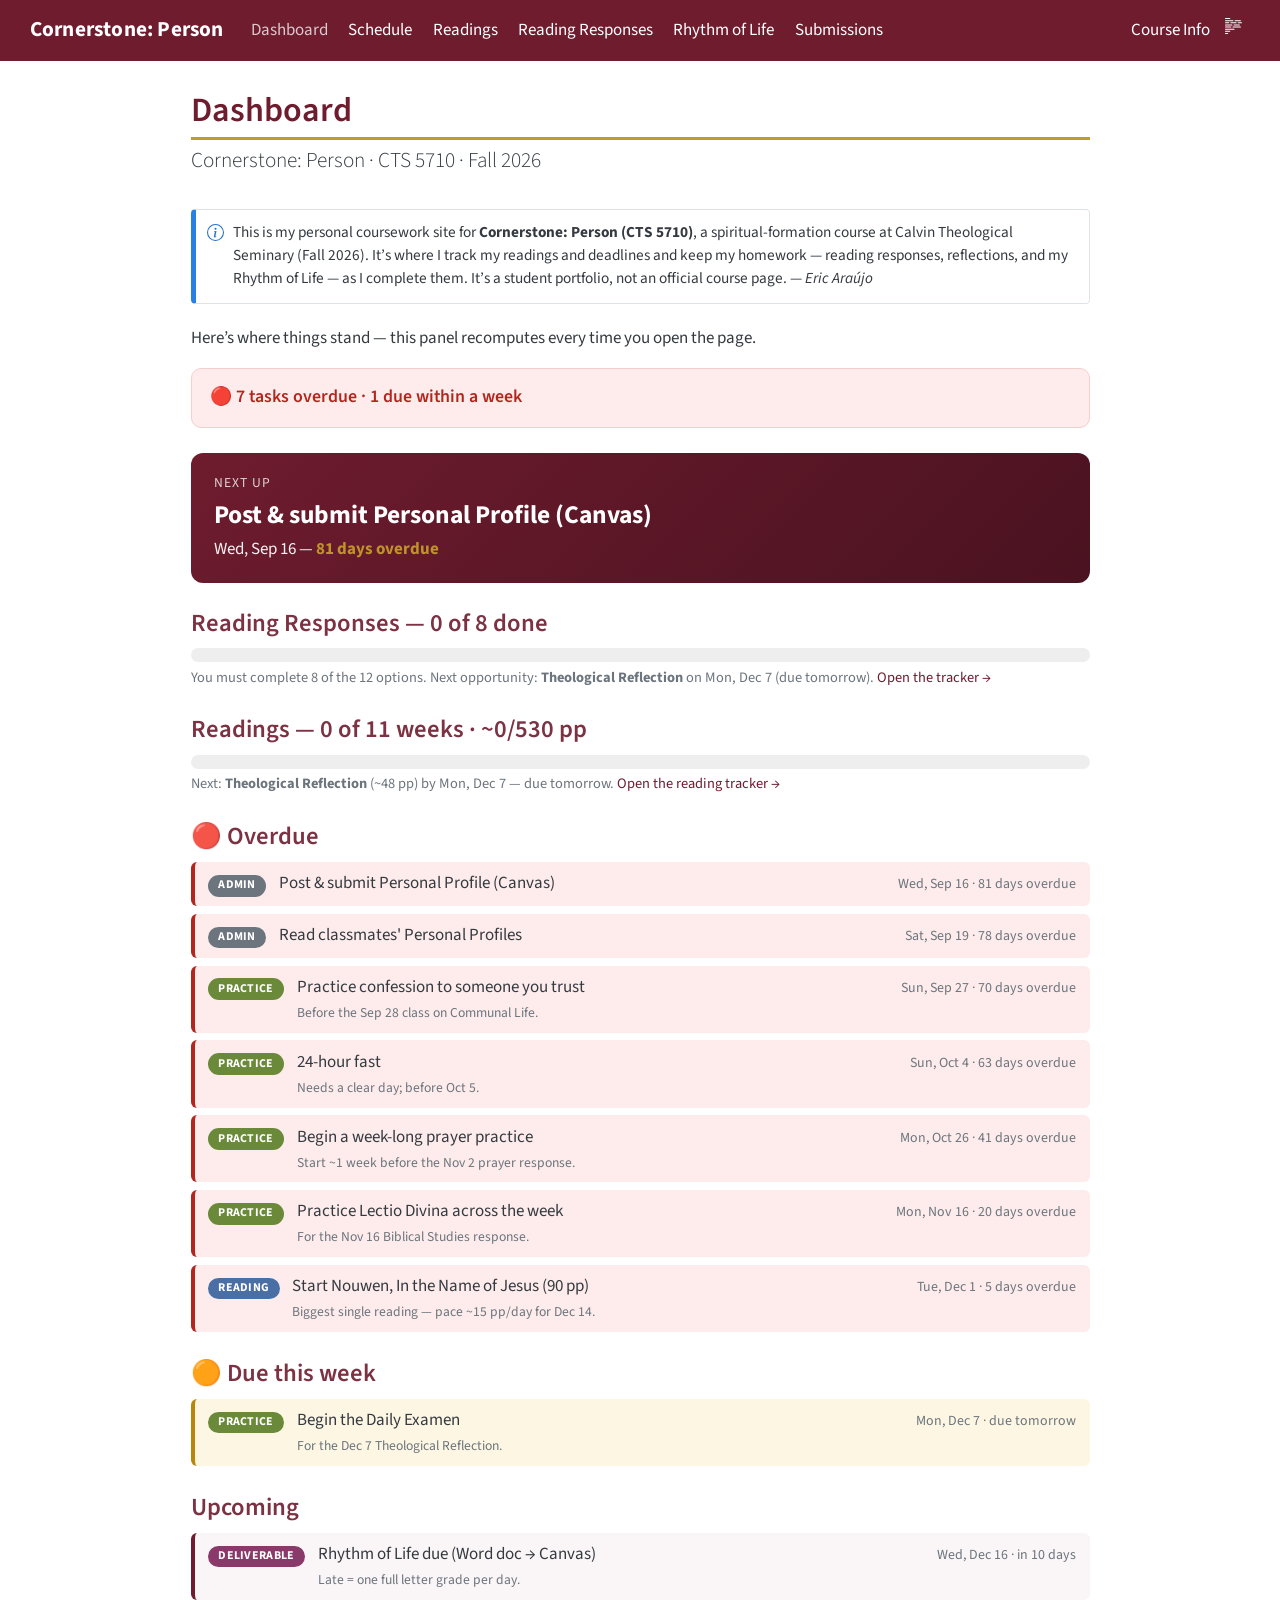
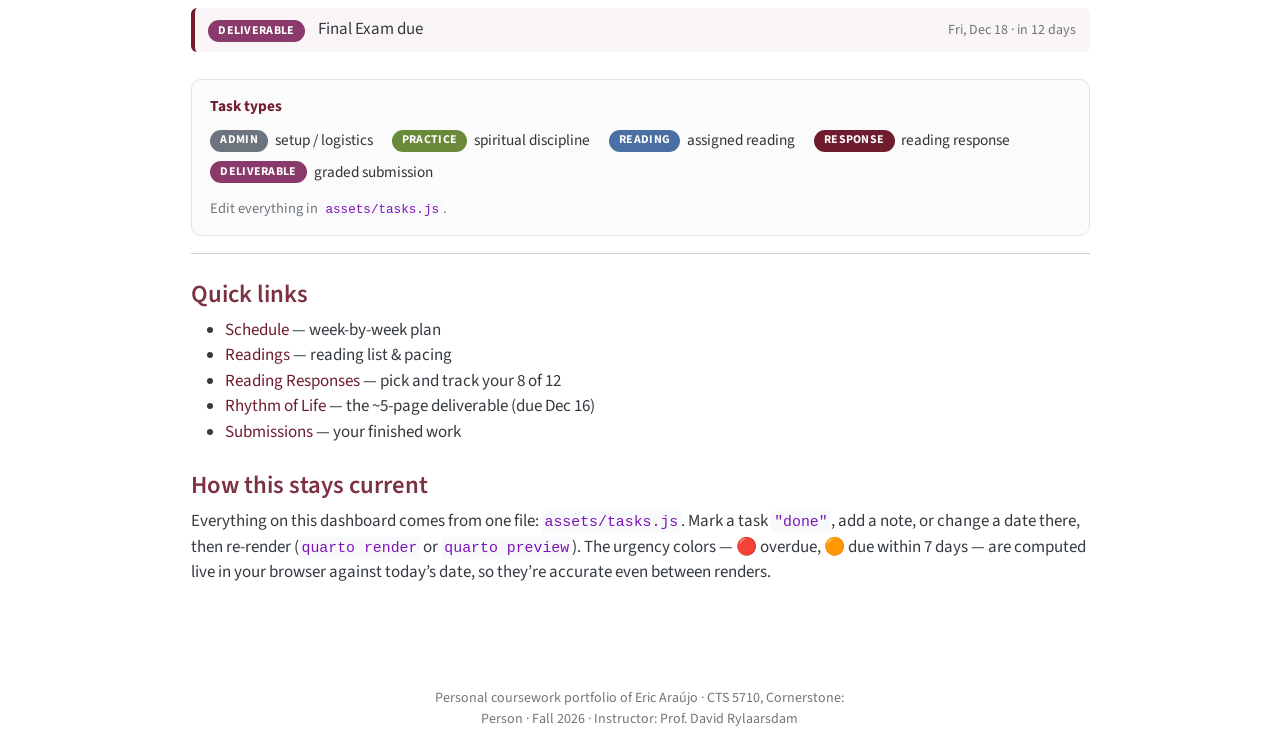
==== index.html @ 2eeb4d7b "Built site for gh-pages" ====
<!DOCTYPE html>
<html xmlns="http://www.w3.org/1999/xhtml" lang="en" xml:lang="en"><head>

<meta charset="utf-8">
<meta name="generator" content="quarto-1.7.32">

<meta name="viewport" content="width=device-width, initial-scale=1.0, user-scalable=yes">


<title>Dashboard – Cornerstone: Person</title>
<style>
code{white-space: pre-wrap;}
span.smallcaps{font-variant: small-caps;}
div.columns{display: flex; gap: min(4vw, 1.5em);}
div.column{flex: auto; overflow-x: auto;}
div.hanging-indent{margin-left: 1.5em; text-indent: -1.5em;}
ul.task-list{list-style: none;}
ul.task-list li input[type="checkbox"] {
  width: 0.8em;
  margin: 0 0.8em 0.2em -1em; /* quarto-specific, see https://github.com/quarto-dev/quarto-cli/issues/4556 */ 
  vertical-align: middle;
}
</style>


<script src="site_libs/quarto-nav/quarto-nav.js"></script>
<script src="site_libs/quarto-nav/headroom.min.js"></script>
<script src="site_libs/clipboard/clipboard.min.js"></script>
<script src="site_libs/quarto-search/autocomplete.umd.js"></script>
<script src="site_libs/quarto-search/fuse.min.js"></script>
<script src="site_libs/quarto-search/quarto-search.js"></script>
<meta name="quarto:offset" content="./">
<script src="site_libs/quarto-html/quarto.js" type="module"></script>
<script src="site_libs/quarto-html/tabsets/tabsets.js" type="module"></script>
<script src="site_libs/quarto-html/popper.min.js"></script>
<script src="site_libs/quarto-html/tippy.umd.min.js"></script>
<script src="site_libs/quarto-html/anchor.min.js"></script>
<link href="site_libs/quarto-html/tippy.css" rel="stylesheet">
<link href="site_libs/quarto-html/quarto-syntax-highlighting-37eea08aefeeee20ff55810ff984fec1.css" rel="stylesheet" id="quarto-text-highlighting-styles">
<script src="site_libs/bootstrap/bootstrap.min.js"></script>
<link href="site_libs/bootstrap/bootstrap-icons.css" rel="stylesheet">
<link href="site_libs/bootstrap/bootstrap-2d3a0f415255d2bf2b4d87ffb7f6a00f.min.css" rel="stylesheet" append-hash="true" id="quarto-bootstrap" data-mode="light">
<script id="quarto-search-options" type="application/json">{
  "location": "navbar",
  "copy-button": false,
  "collapse-after": 3,
  "panel-placement": "end",
  "type": "overlay",
  "limit": 50,
  "keyboard-shortcut": [
    "f",
    "/",
    "s"
  ],
  "show-item-context": false,
  "language": {
    "search-no-results-text": "No results",
    "search-matching-documents-text": "matching documents",
    "search-copy-link-title": "Copy link to search",
    "search-hide-matches-text": "Hide additional matches",
    "search-more-match-text": "more match in this document",
    "search-more-matches-text": "more matches in this document",
    "search-clear-button-title": "Clear",
    "search-text-placeholder": "",
    "search-detached-cancel-button-title": "Cancel",
    "search-submit-button-title": "Submit",
    "search-label": "Search"
  }
}</script>
<script>
/* =====================================================================
   Cornerstone: Person — task data + live dashboard
   ---------------------------------------------------------------------
   THIS IS YOUR SINGLE SOURCE OF TRUTH. Edit the TASKS array below.

   Each task:
     id     : unique short string
     title  : what it is (can include a Quarto link path)
     type   : "reading" | "response" | "practice" | "deliverable" | "admin"
     due    : "YYYY-MM-DD"  (deadline; responses/practices due at class time)
     status : "todo"     -> a committed task; shows in warnings
              "optional" -> a Reading Response option (you pick 8 of 12);
                            lives in the tracker, doesn't nag you
              "done"     -> finished; struck through, counts toward progress
     link   : (optional) URL/path, e.g. "submissions/rr1.qmd"
     note   : (optional) short reminder text
   ===================================================================== */
window.TASKS = [
  // --- Admin / start of term ---
  { id:"profile-submit", title:"Post & submit Personal Profile (Canvas)", type:"admin", due:"2026-09-16", status:"todo" },
  { id:"profile-read",   title:"Read classmates' Personal Profiles", type:"admin", due:"2026-09-19", status:"todo" },

  // --- Practices (start before the class that discusses them) ---
  { id:"prac-confession", title:"Practice confession to someone you trust", type:"practice", due:"2026-09-27", status:"todo", note:"Before the Sep 28 class on Communal Life." },
  { id:"prac-fast",       title:"24-hour fast", type:"practice", due:"2026-10-04", status:"todo", note:"Needs a clear day; before Oct 5." },
  { id:"prac-prayer-start", title:"Begin a week-long prayer practice", type:"practice", due:"2026-10-26", status:"todo", note:"Start ~1 week before the Nov 2 prayer response." },
  { id:"prac-lectio",     title:"Practice Lectio Divina across the week", type:"practice", due:"2026-11-16", status:"todo", note:"For the Nov 16 Biblical Studies response." },
  { id:"prac-examen",     title:"Begin the Daily Examen", type:"practice", due:"2026-12-07", status:"todo", note:"For the Dec 7 Theological Reflection." },
  { id:"read-nouwen",     title:"Start Nouwen, In the Name of Jesus (90 pp)", type:"reading", due:"2026-12-01", status:"todo", note:"Biggest single reading — pace ~15 pp/day for Dec 14." },

  // --- Reading Responses: choose 8 of these 12 (status "optional") ---
  { id:"rr1",  title:"RR — Dying & Rising", type:"response", due:"2026-09-21", status:"optional" },
  { id:"rr2",  title:"RR — Communal Life", type:"response", due:"2026-09-28", status:"optional" },
  { id:"rr3",  title:"RR — Silence, Solitude & Fasting", type:"response", due:"2026-10-05", status:"optional" },
  { id:"rr4",  title:"RR — Chastity, Simplicity, Generosity", type:"response", due:"2026-10-26", status:"optional" },
  { id:"rr5",  title:"RR — Prayer & Dark Nights", type:"response", due:"2026-11-02", status:"optional" },
  { id:"rr6",  title:"RR — Sabbath, Justice, Suffering", type:"response", due:"2026-11-09", status:"optional" },
  { id:"rr7",  title:"RR — Biblical Studies (Lectio)", type:"response", due:"2026-11-16", status:"optional" },
  { id:"rr8",  title:"RR — Gratitude (Thanksgiving)", type:"response", due:"2026-11-23", status:"optional" },
  { id:"rr9",  title:"RR — Theological Studies", type:"response", due:"2026-11-30", status:"optional" },
  { id:"rr10", title:"RR — Theological Reflection", type:"response", due:"2026-12-07", status:"optional" },
  { id:"rr11", title:"RR — Teachableness / Nouwen & Bill", type:"response", due:"2026-12-14", status:"optional" },
  { id:"rr12", title:"RR — 'Person in 20 years' (1 page)", type:"response", due:"2026-12-14", status:"optional" },

  // --- Deliverables ---
  { id:"rhythm", title:"Rhythm of Life due (Word doc → Canvas)", type:"deliverable", due:"2026-12-16", status:"todo", note:"Late = one full letter grade per day." },
  { id:"final",  title:"Final Exam due", type:"deliverable", due:"2026-12-18", status:"todo" }
];

/* ---------------------------------------------------------------------
   READINGS TRACKER — one row per class week that has reading.
   Set status:"done" when you've finished that week's reading.
   pages are my estimates from the assigned ranges (guides, not exact).
   --------------------------------------------------------------------- */
window.READINGS = [
  { week:"Sep 21", topic:"Dying & Rising", pages:45, due:"2026-09-21", status:"todo", items:[
    { who:"James K.A. Smith", what:"You Are What You Love, ch. 1", pages:"pp. 1–25" },
    { who:"Dallas Willard", what:"“Spiritual Formation as a Part of Salvation”", pages:"" },
    { who:"Eugene Peterson", what:"“On Pentecostals, Poets, and Professors” (Subversive Spirituality)", pages:"pp. 245–249, 252–256" }
  ]},
  { week:"Sep 28", topic:"Communal Life", pages:75, due:"2026-09-28", status:"todo", items:[
    { who:"Dietrich Bonhoeffer", what:"Life Together", pages:"pp. 21–57, 66–89, 110–122" },
    { who:"John Ortberg", what:"“Your Hidden Curriculum” (Leadership, 2009)", pages:"" }
  ]},
  { week:"Oct 5", topic:"Silence, Solitude & Fasting", pages:40, due:"2026-10-05", status:"todo", items:[
    { who:"Kathleen Norris", what:"Amazing Grace: A Vocabulary of Faith", pages:"pp. 16–17" },
    { who:"Choose one", what:"Nouwen, The Way of the Heart (pp. 19–40) — OR — Sue Monk Kidd, Firstlight (pp. 160–168)", pages:"" },
    { who:"Len Vander Zee", what:"“Retreating into Real Life” (The Banner)", pages:"pp. 14–17" },
    { who:"Richard Foster", what:"Celebration of Discipline, ch. 4 (Fasting)", pages:"pp. 47–61" },
    { who:"Watch", what:"Tech-fasting video (youtube.com/watch?v=dRl8EIhrQjQ)", pages:"" }
  ]},
  { week:"Oct 26", topic:"Chastity, Simplicity, Generosity", pages:47, due:"2026-10-26", status:"todo", items:[
    { who:"Rebecca K. DeYoung", what:"Glittering Vices", pages:"pp. 159–179" },
    { who:"Mother Teresa", what:"No Greater Love", pages:"pp. 38–49" },
    { who:"Richard Foster", what:"Celebration of Discipline (Simplicity)", pages:"pp. 79–95" }
  ]},
  { week:"Nov 2", topic:"Prayer & Dark Nights", pages:41, due:"2026-11-02", status:"todo", items:[
    { who:"Eugene Peterson", what:"“Praying by the Book” (Working the Angles)", pages:"pp. 30–43" },
    { who:"Marjorie Thompson", what:"“Communication and Communion with God” (Soul Feast)", pages:"pp. 33–55" },
    { who:"Brother Lawrence", what:"The Practice of the Presence of God (in Devotional Classics)", pages:"pp. 81–87" }
  ]},
  { week:"Nov 9", topic:"Sabbath, Justice, Suffering", pages:62, due:"2026-11-09", status:"todo", items:[
    { who:"Barbara Brown Taylor", what:"The Preaching Life", pages:"pp. 26–39" },
    { who:"Eugene Peterson", what:"Working the Angles", pages:"pp. 44–53" },
    { who:"Martin Luther King, Jr.", what:"Selections: “Nonviolence and Racial Justice,” “Letter from a Birmingham Jail,” “A Tough Mind and a Tender Heart,” “I See the Promised Land”", pages:"" }
  ]},
  { week:"Nov 16", topic:"Biblical Studies", pages:29, due:"2026-11-16", status:"todo", items:[
    { who:"Marjorie Thompson", what:"“Chewing the Bread of the Word” (Soul Feast)", pages:"pp. 19–31" },
    { who:"Athanasius", what:"Letter to Marcellinus (in On the Incarnation) — assigned pages only!", pages:"pp. 97–108, 114–119" }
  ]},
  { week:"Nov 23", topic:"Gratitude", pages:5, due:"2026-11-23", status:"todo", items:[
    { who:"—", what:"No assigned reading. Thanksgiving break: an opportunity to write a gratitude response.", pages:"" }
  ]},
  { week:"Nov 30", topic:"Theological Studies", pages:28, due:"2026-11-30", status:"todo", items:[
    { who:"Eugene Peterson", what:"“The Seminary as a Place of Spiritual Formation” (Subversive Spirituality)", pages:"pp. 54–60" },
    { who:"Robert L. Wilken", what:"“Finding God and Seeking God” (The Spirit of Early Christian Thought)", pages:"pp. 106–109" },
    { who:"Diogenes Allen", what:"“Christian Doctrine and the Spiritual Life” (Spiritual Theology)", pages:"pp. 152–158" },
    { who:"Ellen Charry", what:"“John Calvin” (By the Renewing of Your Minds)", pages:"pp. 199, 201–205, 210–217" }
  ]},
  { week:"Dec 7", topic:"Theological Reflection", pages:48, due:"2026-12-07", status:"todo", items:[
    { who:"David Rylaarsdam", what:"“Theological Reflection in Augustine’s Confessions” (For God So Loved the World)", pages:"pp. 199–209" },
    { who:"Augustine", what:"Confessions, Book 1 OR Book 8", pages:"pp. 14–33 or 137–157" },
    { who:"Sue Monk Kidd", what:"Firstlight", pages:"pp. 95–113" },
    { who:"Read or watch", what:"“Daily Examen” — OR — the Examen video (ignatianspirituality.com)", pages:"" }
  ]},
  { week:"Dec 14", topic:"Life-Long Formation", pages:110, due:"2026-12-14", status:"todo", items:[
    { who:"David Rylaarsdam", what:"“A Teachable Teacher: Docilitas and the Vocation of John Calvin” (Marginal Resistance)", pages:"pp. 165–180" },
    { who:"Henri Nouwen", what:"In the Name of Jesus — ⚠️ 90 pp, start early", pages:"pp. 11–101" },
    { who:"Eugene Peterson", what:"“Developing a ‘lived theology’ of the call” (interview)", pages:"" },
    { who:"Diana Butler Bass", what:"“Intentionality, Practice, and Vitality”", pages:"" }
  ]}
];

/* ---- Dashboard renderer (runs only where #task-dashboard exists) ---- */
(function () {
  function parseDate(s){ const [y,m,d]=s.split("-").map(Number); return new Date(y, m-1, d); }
  function today(){ const t=new Date(); return new Date(t.getFullYear(), t.getMonth(), t.getDate()); }
  function daysUntil(s){ return Math.round((parseDate(s)-today())/86400000); }
  function fmt(s){ return parseDate(s).toLocaleDateString(undefined,{weekday:"short",month:"short",day:"numeric"}); }
  function rel(n){ if(n<0) return `${-n} day${n===-1?"":"s"} overdue`; if(n===0) return "due today"; if(n===1) return "due tomorrow"; return `in ${n} days`; }

  function taskHTML(t, cls){
    const link = t.link ? `<a href="${t.link}">${t.title}</a>` : t.title;
    const note = t.note ? `<span class="note">${t.note}</span>` : "";
    return `<div class="task ${cls}">
      <span class="pill ${t.type}">${t.type}</span>
      <span class="body">${link}${note}</span>
      <span class="meta">${fmt(t.due)} · ${rel(daysUntil(t.due))}</span>
    </div>`;
  }

  function render(){
    const root = document.getElementById("task-dashboard");
    if(!root) return;
    const tasks = window.TASKS.slice();

    // Committed (todo) tasks drive the warnings
    const committed = tasks.filter(t=>t.status==="todo");
    const overdue  = committed.filter(t=>daysUntil(t.due)<0).sort((a,b)=>parseDate(a.due)-parseDate(b.due));
    const soon     = committed.filter(t=>{const d=daysUntil(t.due);return d>=0&&d<=7;}).sort((a,b)=>parseDate(a.due)-parseDate(b.due));
    const upcoming = committed.filter(t=>daysUntil(t.due)>7).sort((a,b)=>parseDate(a.due)-parseDate(b.due));
    const done     = tasks.filter(t=>t.status==="done").sort((a,b)=>parseDate(b.due)-parseDate(a.due));

    // Banner
    let banner="", bclass="ok";
    if(overdue.length){ bclass="alert"; banner=`🔴 ${overdue.length} task${overdue.length>1?"s":""} overdue`+(soon.length?` · ${soon.length} due within a week`:""); }
    else if(soon.length){ bclass="warn"; banner=`🟠 ${soon.length} task${soon.length>1?"s":""} due within the next 7 days`; }
    else { banner="🟢 Nothing due in the next 7 days — nice work."; }

    // Hero: next committed deadline not done
    const next=[...overdue,...soon,...upcoming][0];
    const hero = next
      ? `<div class="dash-hero"><div class="label">Next up</div>
           <div class="title">${next.title}</div>
           <div class="when">${fmt(next.due)} — <b>${rel(daysUntil(next.due))}</b></div></div>`
      : `<div class="dash-hero"><div class="label">Next up</div><div class="title">All caught up 🎉</div></div>`;

    // Reading Response progress
    const responses = tasks.filter(t=>t.type==="response");
    const rrDone = responses.filter(t=>t.status==="done").length;
    const rrNext = responses.filter(t=>t.status!=="done" && daysUntil(t.due)>=0)
                            .sort((a,b)=>parseDate(a.due)-parseDate(b.due))[0];
    const pct = Math.min(100, Math.round(rrDone/8*100));
    const rrBlock = `
      <div class="task-group">
        <h3>Reading Responses — ${rrDone} of 8 done</h3>
        <div class="progress-wrap">
          <div class="progress-bar-outer"><div class="progress-bar-inner" style="width:${pct}%"></div></div>
          <div class="progress-label">You must complete 8 of the 12 options.${rrNext?` Next opportunity: <b>${rrNext.title.replace("RR — ","")}</b> on ${fmt(rrNext.due)} (${rel(daysUntil(rrNext.due))}).`:""} <a href="responses.html">Open the tracker →</a></div>
        </div>
      </div>`;

    // Reading progress
    const readings = (window.READINGS||[]);
    const rDone = readings.filter(r=>r.status==="done").length;
    const rPages = readings.reduce((s,r)=>s+r.pages,0);
    const rPagesDone = readings.filter(r=>r.status==="done").reduce((s,r)=>s+r.pages,0);
    const rNext = readings.filter(r=>r.status!=="done" && daysUntil(r.due)>=0)
                          .sort((a,b)=>parseDate(a.due)-parseDate(b.due))[0];
    const rPct = readings.length? Math.round(rDone/readings.length*100):0;
    const readBlock = `
      <div class="task-group">
        <h3>Readings — ${rDone} of ${readings.length} weeks · ~${rPagesDone}/${rPages} pp</h3>
        <div class="progress-wrap">
          <div class="progress-bar-outer"><div class="progress-bar-inner" style="width:${rPct}%"></div></div>
          <div class="progress-label">${rNext?`Next: <b>${rNext.topic}</b> (~${rNext.pages} pp) by ${fmt(rNext.due)} — ${rel(daysUntil(rNext.due))}.`:"All reading done 🎉"} <a href="readings.html">Open the reading tracker →</a></div>
        </div>
      </div>`;

    function group(title, arr, cls){
      if(!arr.length) return "";
      return `<div class="task-group"><h3>${title}</h3>${arr.map(t=>taskHTML(t,cls)).join("")}</div>`;
    }

    const legend = `
      <div class="type-legend">
        <span class="legend-title">Task types</span>
        <span class="legend-item"><span class="pill admin">admin</span> setup / logistics</span>
        <span class="legend-item"><span class="pill practice">practice</span> spiritual discipline</span>
        <span class="legend-item"><span class="pill reading">reading</span> assigned reading</span>
        <span class="legend-item"><span class="pill response">response</span> reading response</span>
        <span class="legend-item"><span class="pill deliverable">deliverable</span> graded submission</span>
        <span class="legend-note">Edit everything in <code>assets/tasks.js</code>.</span>
      </div>`;

    root.innerHTML =
      `<div id="dash-banner" class="${bclass}">${banner}</div>` +
      hero +
      rrBlock +
      readBlock +
      group("🔴 Overdue", overdue, "overdue") +
      group("🟠 Due this week", soon, "soon") +
      group("Upcoming", upcoming, "upcoming") +
      (done.length?`<details class="task-group"><summary><b>✅ Completed (${done.length})</b></summary>${done.map(t=>taskHTML(t,"done")).join("")}</details>`:"") +
      legend;
  }

  // Full reading tracker (for readings.qmd via #reading-tracker) — itemized per week
  function renderReadingTracker(){
    const root=document.getElementById("reading-tracker");
    if(!root||!window.READINGS) return;
    const cards=window.READINGS.map(r=>{
      const d=daysUntil(r.due); const done=r.status==="done";
      let cls="rc-upcoming",badge="upcoming";
      if(done){cls="rc-done";badge="✔ read";}
      else if(d<0){cls="rc-overdue";badge=rel(d);}
      else if(d<=7){cls="rc-soon";badge=rel(d);}
      else {badge=rel(d);}
      const items=(r.items||[]).map(it=>`
        <li>
          <span class="rl-who">${it.who}</span>
          <span class="rl-what">${it.what}</span>
          ${it.pages?`<span class="rl-pages">${it.pages}</span>`:""}
        </li>`).join("");
      return `<div class="reading-card ${cls}">
        <div class="reading-card-head">
          <span class="rc-check">${done?"✅":"☐"}</span>
          <span class="rc-week">${r.week}</span>
          <span class="rc-topic">${r.topic}</span>
          <span class="rc-meta">~${r.pages} pp · <b>${badge}</b></span>
        </div>
        <ul class="reading-list">${items}</ul>
      </div>`;
    }).join("");
    const total=window.READINGS.reduce((s,r)=>s+r.pages,0);
    const doneN=window.READINGS.filter(r=>r.status==="done").length;
    root.innerHTML=`
      <p class="progress-label">${doneN} of ${window.READINGS.length} weeks read · ~${total} pp total. Mark a week <code>"done"</code> in <code>assets/tasks.js</code> to check it off.</p>
      ${cards}`;
  }

  function boot(){ render(); renderReadingTracker(); }
  if(document.readyState==="loading") document.addEventListener("DOMContentLoaded", boot);
  else boot();
})();
</script>


<link rel="stylesheet" href="assets/dashboard-style.css">
</head>

<body class="nav-fixed fullcontent quarto-light">

<div id="quarto-search-results"></div>
  <header id="quarto-header" class="headroom fixed-top">
    <nav class="navbar navbar-expand-lg " data-bs-theme="dark">
      <div class="navbar-container container-fluid">
      <div class="navbar-brand-container mx-auto">
    <a class="navbar-brand" href="./index.html">
    <span class="navbar-title">Cornerstone: Person</span>
    </a>
  </div>
            <div id="quarto-search" class="" title="Search"></div>
          <button class="navbar-toggler" type="button" data-bs-toggle="collapse" data-bs-target="#navbarCollapse" aria-controls="navbarCollapse" role="menu" aria-expanded="false" aria-label="Toggle navigation" onclick="if (window.quartoToggleHeadroom) { window.quartoToggleHeadroom(); }">
  <span class="navbar-toggler-icon"></span>
</button>
          <div class="collapse navbar-collapse" id="navbarCollapse">
            <ul class="navbar-nav navbar-nav-scroll me-auto">
  <li class="nav-item">
    <a class="nav-link active" href="./index.html" aria-current="page"> 
<span class="menu-text">Dashboard</span></a>
  </li>  
  <li class="nav-item">
    <a class="nav-link" href="./schedule.html"> 
<span class="menu-text">Schedule</span></a>
  </li>  
  <li class="nav-item">
    <a class="nav-link" href="./readings.html"> 
<span class="menu-text">Readings</span></a>
  </li>  
  <li class="nav-item">
    <a class="nav-link" href="./responses.html"> 
<span class="menu-text">Reading Responses</span></a>
  </li>  
  <li class="nav-item">
    <a class="nav-link" href="./rhythm.html"> 
<span class="menu-text">Rhythm of Life</span></a>
  </li>  
  <li class="nav-item">
    <a class="nav-link" href="./submissions.html"> 
<span class="menu-text">Submissions</span></a>
  </li>  
</ul>
            <ul class="navbar-nav navbar-nav-scroll ms-auto">
  <li class="nav-item">
    <a class="nav-link" href="./about.html"> 
<span class="menu-text">Course Info</span></a>
  </li>  
</ul>
          </div> <!-- /navcollapse -->
            <div class="quarto-navbar-tools">
  <a href="" class="quarto-reader-toggle quarto-navigation-tool px-1" onclick="window.quartoToggleReader(); return false;" title="Toggle reader mode">
  <div class="quarto-reader-toggle-btn">
  <i class="bi"></i>
  </div>
</a>
</div>
      </div> <!-- /container-fluid -->
    </nav>
</header>
<!-- content -->
<div id="quarto-content" class="quarto-container page-columns page-rows-contents page-layout-article page-navbar">
<!-- sidebar -->
<!-- margin-sidebar -->
    
<!-- main -->
<main class="content" id="quarto-document-content">

<header id="title-block-header" class="quarto-title-block default">
<div class="quarto-title">
<h1 class="title">Dashboard</h1>
<p class="subtitle lead">Cornerstone: Person · CTS 5710 · Fall 2026</p>
</div>



<div class="quarto-title-meta">

    
  
    
  </div>
  


</header>


<div class="callout callout-style-simple callout-note">
<div class="callout-body d-flex">
<div class="callout-icon-container">
<i class="callout-icon"></i>
</div>
<div class="callout-body-container">
<p>This is my personal coursework site for <strong>Cornerstone: Person (CTS 5710)</strong>, a spiritual-formation course at Calvin Theological Seminary (Fall 2026). It’s where I track my readings and deadlines and keep my homework — reading responses, reflections, and my Rhythm of Life — as I complete them. It’s a student portfolio, not an official course page. — <em>Eric Araújo</em></p>
</div>
</div>
</div>
<p>Here’s where things stand — this panel recomputes every time you open the page.</p>
<div id="task-dashboard">
<p><em>Loading your tasks…</em></p>
</div>
<hr>
<section id="quick-links" class="level3">
<h3 class="anchored" data-anchor-id="quick-links">Quick links</h3>
<ul>
<li><a href="./schedule.html">Schedule</a> — week-by-week plan</li>
<li><a href="./readings.html">Readings</a> — reading list &amp; pacing</li>
<li><a href="./responses.html">Reading Responses</a> — pick and track your 8 of 12</li>
<li><a href="./rhythm.html">Rhythm of Life</a> — the ~5-page deliverable (due Dec 16)</li>
<li><a href="./submissions.html">Submissions</a> — your finished work</li>
</ul>
</section>
<section id="how-this-stays-current" class="level3">
<h3 class="anchored" data-anchor-id="how-this-stays-current">How this stays current</h3>
<p>Everything on this dashboard comes from one file: <strong><code>assets/tasks.js</code></strong>. Mark a task <code>"done"</code>, add a note, or change a date there, then re-render (<code>quarto render</code> or <code>quarto preview</code>). The urgency colors — 🔴 overdue, 🟠 due within 7 days — are computed live in your browser against today’s date, so they’re accurate even between renders.</p>


</section>

</main> <!-- /main -->
<script id="quarto-html-after-body" type="application/javascript">
  window.document.addEventListener("DOMContentLoaded", function (event) {
    const icon = "";
    const anchorJS = new window.AnchorJS();
    anchorJS.options = {
      placement: 'right',
      icon: icon
    };
    anchorJS.add('.anchored');
    const isCodeAnnotation = (el) => {
      for (const clz of el.classList) {
        if (clz.startsWith('code-annotation-')) {                     
          return true;
        }
      }
      return false;
    }
    const onCopySuccess = function(e) {
      // button target
      const button = e.trigger;
      // don't keep focus
      button.blur();
      // flash "checked"
      button.classList.add('code-copy-button-checked');
      var currentTitle = button.getAttribute("title");
      button.setAttribute("title", "Copied!");
      let tooltip;
      if (window.bootstrap) {
        button.setAttribute("data-bs-toggle", "tooltip");
        button.setAttribute("data-bs-placement", "left");
        button.setAttribute("data-bs-title", "Copied!");
        tooltip = new bootstrap.Tooltip(button, 
          { trigger: "manual", 
            customClass: "code-copy-button-tooltip",
            offset: [0, -8]});
        tooltip.show();    
      }
      setTimeout(function() {
        if (tooltip) {
          tooltip.hide();
          button.removeAttribute("data-bs-title");
          button.removeAttribute("data-bs-toggle");
          button.removeAttribute("data-bs-placement");
        }
        button.setAttribute("title", currentTitle);
        button.classList.remove('code-copy-button-checked');
      }, 1000);
      // clear code selection
      e.clearSelection();
    }
    const getTextToCopy = function(trigger) {
        const codeEl = trigger.previousElementSibling.cloneNode(true);
        for (const childEl of codeEl.children) {
          if (isCodeAnnotation(childEl)) {
            childEl.remove();
          }
        }
        return codeEl.innerText;
    }
    const clipboard = new window.ClipboardJS('.code-copy-button:not([data-in-quarto-modal])', {
      text: getTextToCopy
    });
    clipboard.on('success', onCopySuccess);
    if (window.document.getElementById('quarto-embedded-source-code-modal')) {
      const clipboardModal = new window.ClipboardJS('.code-copy-button[data-in-quarto-modal]', {
        text: getTextToCopy,
        container: window.document.getElementById('quarto-embedded-source-code-modal')
      });
      clipboardModal.on('success', onCopySuccess);
    }
      var localhostRegex = new RegExp(/^(?:http|https):\/\/localhost\:?[0-9]*\//);
      var mailtoRegex = new RegExp(/^mailto:/);
        var filterRegex = new RegExp('/' + window.location.host + '/');
      var isInternal = (href) => {
          return filterRegex.test(href) || localhostRegex.test(href) || mailtoRegex.test(href);
      }
      // Inspect non-navigation links and adorn them if external
     var links = window.document.querySelectorAll('a[href]:not(.nav-link):not(.navbar-brand):not(.toc-action):not(.sidebar-link):not(.sidebar-item-toggle):not(.pagination-link):not(.no-external):not([aria-hidden]):not(.dropdown-item):not(.quarto-navigation-tool):not(.about-link)');
      for (var i=0; i<links.length; i++) {
        const link = links[i];
        if (!isInternal(link.href)) {
          // undo the damage that might have been done by quarto-nav.js in the case of
          // links that we want to consider external
          if (link.dataset.originalHref !== undefined) {
            link.href = link.dataset.originalHref;
          }
        }
      }
    function tippyHover(el, contentFn, onTriggerFn, onUntriggerFn) {
      const config = {
        allowHTML: true,
        maxWidth: 500,
        delay: 100,
        arrow: false,
        appendTo: function(el) {
            return el.parentElement;
        },
        interactive: true,
        interactiveBorder: 10,
        theme: 'quarto',
        placement: 'bottom-start',
      };
      if (contentFn) {
        config.content = contentFn;
      }
      if (onTriggerFn) {
        config.onTrigger = onTriggerFn;
      }
      if (onUntriggerFn) {
        config.onUntrigger = onUntriggerFn;
      }
      window.tippy(el, config); 
    }
    const noterefs = window.document.querySelectorAll('a[role="doc-noteref"]');
    for (var i=0; i<noterefs.length; i++) {
      const ref = noterefs[i];
      tippyHover(ref, function() {
        // use id or data attribute instead here
        let href = ref.getAttribute('data-footnote-href') || ref.getAttribute('href');
        try { href = new URL(href).hash; } catch {}
        const id = href.replace(/^#\/?/, "");
        const note = window.document.getElementById(id);
        if (note) {
          return note.innerHTML;
        } else {
          return "";
        }
      });
    }
    const xrefs = window.document.querySelectorAll('a.quarto-xref');
    const processXRef = (id, note) => {
      // Strip column container classes
      const stripColumnClz = (el) => {
        el.classList.remove("page-full", "page-columns");
        if (el.children) {
          for (const child of el.children) {
            stripColumnClz(child);
          }
        }
      }
      stripColumnClz(note)
      if (id === null || id.startsWith('sec-')) {
        // Special case sections, only their first couple elements
        const container = document.createElement("div");
        if (note.children && note.children.length > 2) {
          container.appendChild(note.children[0].cloneNode(true));
          for (let i = 1; i < note.children.length; i++) {
            const child = note.children[i];
            if (child.tagName === "P" && child.innerText === "") {
              continue;
            } else {
              container.appendChild(child.cloneNode(true));
              break;
            }
          }
          if (window.Quarto?.typesetMath) {
            window.Quarto.typesetMath(container);
          }
          return container.innerHTML
        } else {
          if (window.Quarto?.typesetMath) {
            window.Quarto.typesetMath(note);
          }
          return note.innerHTML;
        }
      } else {
        // Remove any anchor links if they are present
        const anchorLink = note.querySelector('a.anchorjs-link');
        if (anchorLink) {
          anchorLink.remove();
        }
        if (window.Quarto?.typesetMath) {
          window.Quarto.typesetMath(note);
        }
        if (note.classList.contains("callout")) {
          return note.outerHTML;
        } else {
          return note.innerHTML;
        }
      }
    }
    for (var i=0; i<xrefs.length; i++) {
      const xref = xrefs[i];
      tippyHover(xref, undefined, function(instance) {
        instance.disable();
        let url = xref.getAttribute('href');
        let hash = undefined; 
        if (url.startsWith('#')) {
          hash = url;
        } else {
          try { hash = new URL(url).hash; } catch {}
        }
        if (hash) {
          const id = hash.replace(/^#\/?/, "");
          const note = window.document.getElementById(id);
          if (note !== null) {
            try {
              const html = processXRef(id, note.cloneNode(true));
              instance.setContent(html);
            } finally {
              instance.enable();
              instance.show();
            }
          } else {
            // See if we can fetch this
            fetch(url.split('#')[0])
            .then(res => res.text())
            .then(html => {
              const parser = new DOMParser();
              const htmlDoc = parser.parseFromString(html, "text/html");
              const note = htmlDoc.getElementById(id);
              if (note !== null) {
                const html = processXRef(id, note);
                instance.setContent(html);
              } 
            }).finally(() => {
              instance.enable();
              instance.show();
            });
          }
        } else {
          // See if we can fetch a full url (with no hash to target)
          // This is a special case and we should probably do some content thinning / targeting
          fetch(url)
          .then(res => res.text())
          .then(html => {
            const parser = new DOMParser();
            const htmlDoc = parser.parseFromString(html, "text/html");
            const note = htmlDoc.querySelector('main.content');
            if (note !== null) {
              // This should only happen for chapter cross references
              // (since there is no id in the URL)
              // remove the first header
              if (note.children.length > 0 && note.children[0].tagName === "HEADER") {
                note.children[0].remove();
              }
              const html = processXRef(null, note);
              instance.setContent(html);
            } 
          }).finally(() => {
            instance.enable();
            instance.show();
          });
        }
      }, function(instance) {
      });
    }
        let selectedAnnoteEl;
        const selectorForAnnotation = ( cell, annotation) => {
          let cellAttr = 'data-code-cell="' + cell + '"';
          let lineAttr = 'data-code-annotation="' +  annotation + '"';
          const selector = 'span[' + cellAttr + '][' + lineAttr + ']';
          return selector;
        }
        const selectCodeLines = (annoteEl) => {
          const doc = window.document;
          const targetCell = annoteEl.getAttribute("data-target-cell");
          const targetAnnotation = annoteEl.getAttribute("data-target-annotation");
          const annoteSpan = window.document.querySelector(selectorForAnnotation(targetCell, targetAnnotation));
          const lines = annoteSpan.getAttribute("data-code-lines").split(",");
          const lineIds = lines.map((line) => {
            return targetCell + "-" + line;
          })
          let top = null;
          let height = null;
          let parent = null;
          if (lineIds.length > 0) {
              //compute the position of the single el (top and bottom and make a div)
              const el = window.document.getElementById(lineIds[0]);
              top = el.offsetTop;
              height = el.offsetHeight;
              parent = el.parentElement.parentElement;
            if (lineIds.length > 1) {
              const lastEl = window.document.getElementById(lineIds[lineIds.length - 1]);
              const bottom = lastEl.offsetTop + lastEl.offsetHeight;
              height = bottom - top;
            }
            if (top !== null && height !== null && parent !== null) {
              // cook up a div (if necessary) and position it 
              let div = window.document.getElementById("code-annotation-line-highlight");
              if (div === null) {
                div = window.document.createElement("div");
                div.setAttribute("id", "code-annotation-line-highlight");
                div.style.position = 'absolute';
                parent.appendChild(div);
              }
              div.style.top = top - 2 + "px";
              div.style.height = height + 4 + "px";
              div.style.left = 0;
              let gutterDiv = window.document.getElementById("code-annotation-line-highlight-gutter");
              if (gutterDiv === null) {
                gutterDiv = window.document.createElement("div");
                gutterDiv.setAttribute("id", "code-annotation-line-highlight-gutter");
                gutterDiv.style.position = 'absolute';
                const codeCell = window.document.getElementById(targetCell);
                const gutter = codeCell.querySelector('.code-annotation-gutter');
                gutter.appendChild(gutterDiv);
              }
              gutterDiv.style.top = top - 2 + "px";
              gutterDiv.style.height = height + 4 + "px";
            }
            selectedAnnoteEl = annoteEl;
          }
        };
        const unselectCodeLines = () => {
          const elementsIds = ["code-annotation-line-highlight", "code-annotation-line-highlight-gutter"];
          elementsIds.forEach((elId) => {
            const div = window.document.getElementById(elId);
            if (div) {
              div.remove();
            }
          });
          selectedAnnoteEl = undefined;
        };
          // Handle positioning of the toggle
      window.addEventListener(
        "resize",
        throttle(() => {
          elRect = undefined;
          if (selectedAnnoteEl) {
            selectCodeLines(selectedAnnoteEl);
          }
        }, 10)
      );
      function throttle(fn, ms) {
      let throttle = false;
      let timer;
        return (...args) => {
          if(!throttle) { // first call gets through
              fn.apply(this, args);
              throttle = true;
          } else { // all the others get throttled
              if(timer) clearTimeout(timer); // cancel #2
              timer = setTimeout(() => {
                fn.apply(this, args);
                timer = throttle = false;
              }, ms);
          }
        };
      }
        // Attach click handler to the DT
        const annoteDls = window.document.querySelectorAll('dt[data-target-cell]');
        for (const annoteDlNode of annoteDls) {
          annoteDlNode.addEventListener('click', (event) => {
            const clickedEl = event.target;
            if (clickedEl !== selectedAnnoteEl) {
              unselectCodeLines();
              const activeEl = window.document.querySelector('dt[data-target-cell].code-annotation-active');
              if (activeEl) {
                activeEl.classList.remove('code-annotation-active');
              }
              selectCodeLines(clickedEl);
              clickedEl.classList.add('code-annotation-active');
            } else {
              // Unselect the line
              unselectCodeLines();
              clickedEl.classList.remove('code-annotation-active');
            }
          });
        }
    const findCites = (el) => {
      const parentEl = el.parentElement;
      if (parentEl) {
        const cites = parentEl.dataset.cites;
        if (cites) {
          return {
            el,
            cites: cites.split(' ')
          };
        } else {
          return findCites(el.parentElement)
        }
      } else {
        return undefined;
      }
    };
    var bibliorefs = window.document.querySelectorAll('a[role="doc-biblioref"]');
    for (var i=0; i<bibliorefs.length; i++) {
      const ref = bibliorefs[i];
      const citeInfo = findCites(ref);
      if (citeInfo) {
        tippyHover(citeInfo.el, function() {
          var popup = window.document.createElement('div');
          citeInfo.cites.forEach(function(cite) {
            var citeDiv = window.document.createElement('div');
            citeDiv.classList.add('hanging-indent');
            citeDiv.classList.add('csl-entry');
            var biblioDiv = window.document.getElementById('ref-' + cite);
            if (biblioDiv) {
              citeDiv.innerHTML = biblioDiv.innerHTML;
            }
            popup.appendChild(citeDiv);
          });
          return popup.innerHTML;
        });
      }
    }
  });
  </script>
</div> <!-- /content -->
<footer class="footer">
  <div class="nav-footer">
    <div class="nav-footer-left">
      &nbsp;
    </div>   
    <div class="nav-footer-center">
<p>Personal coursework portfolio of Eric Araújo · CTS 5710, Cornerstone: Person · Fall 2026 · Instructor: Prof.&nbsp;David Rylaarsdam</p>
</div>
    <div class="nav-footer-right">
      &nbsp;
    </div>
  </div>
</footer>




</body></html>
---- site_libs/quarto-html/tippy.css ----
.tippy-box[data-animation=fade][data-state=hidden]{opacity:0}[data-tippy-root]{max-width:calc(100vw - 10px)}.tippy-box{position:relative;background-color:#333;color:#fff;border-radius:4px;font-size:14px;line-height:1.4;white-space:normal;outline:0;transition-property:transform,visibility,opacity}.tippy-box[data-placement^=top]>.tippy-arrow{bottom:0}.tippy-box[data-placement^=top]>.tippy-arrow:before{bottom:-7px;left:0;border-width:8px 8px 0;border-top-color:initial;transform-origin:center top}.tippy-box[data-placement^=bottom]>.tippy-arrow{top:0}.tippy-box[data-placement^=bottom]>.tippy-arrow:before{top:-7px;left:0;border-width:0 8px 8px;border-bottom-color:initial;transform-origin:center bottom}.tippy-box[data-placement^=left]>.tippy-arrow{right:0}.tippy-box[data-placement^=left]>.tippy-arrow:before{border-width:8px 0 8px 8px;border-left-color:initial;right:-7px;transform-origin:center left}.tippy-box[data-placement^=right]>.tippy-arrow{left:0}.tippy-box[data-placement^=right]>.tippy-arrow:before{left:-7px;border-width:8px 8px 8px 0;border-right-color:initial;transform-origin:center right}.tippy-box[data-inertia][data-state=visible]{transition-timing-function:cubic-bezier(.54,1.5,.38,1.11)}.tippy-arrow{width:16px;height:16px;color:#333}.tippy-arrow:before{content:"";position:absolute;border-color:transparent;border-style:solid}.tippy-content{position:relative;padding:5px 9px;z-index:1}
---- site_libs/quarto-html/quarto-syntax-highlighting-37eea08aefeeee20ff55810ff984fec1.css ----
/* quarto syntax highlight colors */
:root {
  --quarto-hl-ot-color: #003B4F;
  --quarto-hl-at-color: #657422;
  --quarto-hl-ss-color: #20794D;
  --quarto-hl-an-color: #5E5E5E;
  --quarto-hl-fu-color: #4758AB;
  --quarto-hl-st-color: #20794D;
  --quarto-hl-cf-color: #003B4F;
  --quarto-hl-op-color: #5E5E5E;
  --quarto-hl-er-color: #AD0000;
  --quarto-hl-bn-color: #AD0000;
  --quarto-hl-al-color: #AD0000;
  --quarto-hl-va-color: #111111;
  --quarto-hl-bu-color: inherit;
  --quarto-hl-ex-color: inherit;
  --quarto-hl-pp-color: #AD0000;
  --quarto-hl-in-color: #5E5E5E;
  --quarto-hl-vs-color: #20794D;
  --quarto-hl-wa-color: #5E5E5E;
  --quarto-hl-do-color: #5E5E5E;
  --quarto-hl-im-color: #00769E;
  --quarto-hl-ch-color: #20794D;
  --quarto-hl-dt-color: #AD0000;
  --quarto-hl-fl-color: #AD0000;
  --quarto-hl-co-color: #5E5E5E;
  --quarto-hl-cv-color: #5E5E5E;
  --quarto-hl-cn-color: #8f5902;
  --quarto-hl-sc-color: #5E5E5E;
  --quarto-hl-dv-color: #AD0000;
  --quarto-hl-kw-color: #003B4F;
}

/* other quarto variables */
:root {
  --quarto-font-monospace: SFMono-Regular, Menlo, Monaco, Consolas, "Liberation Mono", "Courier New", monospace;
}

/* syntax highlight based on Pandoc's rules */
pre > code.sourceCode > span {
  color: #003B4F;
}

code.sourceCode > span {
  color: #003B4F;
}

div.sourceCode,
div.sourceCode pre.sourceCode {
  color: #003B4F;
}

/* Normal */
code span {
  color: #003B4F;
}

/* Alert */
code span.al {
  color: #AD0000;
  font-style: inherit;
}

/* Annotation */
code span.an {
  color: #5E5E5E;
  font-style: inherit;
}

/* Attribute */
code span.at {
  color: #657422;
  font-style: inherit;
}

/* BaseN */
code span.bn {
  color: #AD0000;
  font-style: inherit;
}

/* BuiltIn */
code span.bu {
  font-style: inherit;
}

/* ControlFlow */
code span.cf {
  color: #003B4F;
  font-weight: bold;
  font-style: inherit;
}

/* Char */
code span.ch {
  color: #20794D;
  font-style: inherit;
}

/* Constant */
code span.cn {
  color: #8f5902;
  font-style: inherit;
}

/* Comment */
code span.co {
  color: #5E5E5E;
  font-style: inherit;
}

/* CommentVar */
code span.cv {
  color: #5E5E5E;
  font-style: italic;
}

/* Documentation */
code span.do {
  color: #5E5E5E;
  font-style: italic;
}

/* DataType */
code span.dt {
  color: #AD0000;
  font-style: inherit;
}

/* DecVal */
code span.dv {
  color: #AD0000;
  font-style: inherit;
}

/* Error */
code span.er {
  color: #AD0000;
  font-style: inherit;
}

/* Extension */
code span.ex {
  font-style: inherit;
}

/* Float */
code span.fl {
  color: #AD0000;
  font-style: inherit;
}

/* Function */
code span.fu {
  color: #4758AB;
  font-style: inherit;
}

/* Import */
code span.im {
  color: #00769E;
  font-style: inherit;
}

/* Information */
code span.in {
  color: #5E5E5E;
  font-style: inherit;
}

/* Keyword */
code span.kw {
  color: #003B4F;
  font-weight: bold;
  font-style: inherit;
}

/* Operator */
code span.op {
  color: #5E5E5E;
  font-style: inherit;
}

/* Other */
code span.ot {
  color: #003B4F;
  font-style: inherit;
}

/* Preprocessor */
code span.pp {
  color: #AD0000;
  font-style: inherit;
}

/* SpecialChar */
code span.sc {
  color: #5E5E5E;
  font-style: inherit;
}

/* SpecialString */
code span.ss {
  color: #20794D;
  font-style: inherit;
}

/* String */
code span.st {
  color: #20794D;
  font-style: inherit;
}

/* Variable */
code span.va {
  color: #111111;
  font-style: inherit;
}

/* VerbatimString */
code span.vs {
  color: #20794D;
  font-style: inherit;
}

/* Warning */
code span.wa {
  color: #5E5E5E;
  font-style: italic;
}

.prevent-inlining {
  content: "</";
}

/*# sourceMappingURL=27d3d809615f7771493d095567f04340.css.map */
---- assets/dashboard-style.css ----
/* ---- Task dashboard styling ---- */
:root {
  --maroon: #6E1C2E;
  --gold: #C49A2C;
  --red: #b3261e;
  --amber: #b8860b;
  --green: #2e7d32;
  --grey: #6c757d;
}

#dash-banner {
  border-radius: 10px;
  padding: 0.9rem 1.1rem;
  margin: 0.5rem 0 1.5rem;
  font-size: 1.05rem;
  font-weight: 600;
  border: 1px solid transparent;
}
#dash-banner.ok    { background: #eef7ee; color: var(--green); border-color: #cfe8cf; }
#dash-banner.warn  { background: #fdf6e3; color: var(--amber); border-color: #f0e2b8; }
#dash-banner.alert { background: #fdeceb; color: var(--red);   border-color: #f5cfcc; }

.dash-hero {
  background: linear-gradient(135deg, var(--maroon), #4a1220);
  color: #fff;
  border-radius: 12px;
  padding: 1.2rem 1.4rem;
  margin-bottom: 1.5rem;
}
.dash-hero .label { font-size: 0.8rem; text-transform: uppercase; letter-spacing: 1px; opacity: 0.8; }
.dash-hero .title { font-size: 1.5rem; font-weight: 700; margin: 0.15rem 0; color: #fff; }
.dash-hero .when  { font-size: 1rem; opacity: 0.95; }
.dash-hero .when b { color: var(--gold); }

.task-group { margin-bottom: 1.6rem; }
.task-group h3 { margin-bottom: 0.6rem; }

.task {
  display: flex;
  align-items: baseline;
  gap: 0.75rem;
  padding: 0.55rem 0.8rem;
  border-left: 4px solid var(--grey);
  background: #fafafa;
  border-radius: 6px;
  margin-bottom: 0.45rem;
}
.pill {
  display: inline-block;
  font-size: 0.7rem;
  font-weight: 700;
  text-transform: uppercase;
  letter-spacing: 0.3px;
  padding: 0.15rem 0.6rem;
  border-radius: 999px;
  color: #fff !important;
  white-space: nowrap;
  line-height: 1.4;
}
.task .meta { font-size: 0.82rem; color: var(--grey); white-space: nowrap; }
.task .body { flex: 1; }
.task .body a { color: var(--maroon); font-weight: 600; }
.task .note { display:block; font-size: 0.8rem; color: var(--grey); margin-top: 0.15rem; }

.task.overdue  { border-left-color: var(--red);   background: #fdeceb; }
.task.soon     { border-left-color: var(--amber); background: #fdf6e3; }
.task.upcoming { border-left-color: var(--maroon); background: #faf5f6; }
.task.optional { border-left-color: var(--gold);  background: #fbf7ec; }
.task.done     { border-left-color: var(--green); background: #f1f7f1; opacity: 0.75; }
.task.done .body { text-decoration: line-through; }

.pill.reading    { background: #4a6fa5; }
.pill.response   { background: var(--maroon); }
.pill.practice   { background: #6a8a3a; }
.pill.deliverable{ background: #8a3a6a; }
.pill.admin      { background: var(--grey); }

/* Readable legend card */
.type-legend {
  margin-top: 1.5rem;
  padding: 0.9rem 1.1rem;
  background: #fbfbfb;
  border: 1px solid #e4e4e4;
  border-radius: 10px;
  display: flex;
  flex-wrap: wrap;
  gap: 0.5rem 1.1rem;
  align-items: center;
}
.type-legend .legend-title {
  font-weight: 700;
  color: var(--maroon);
  font-size: 0.9rem;
  width: 100%;
  margin-bottom: 0.15rem;
}
.type-legend .legend-item {
  font-size: 0.9rem;
  color: #333;
  display: inline-flex;
  align-items: center;
  gap: 0.4rem;
}
.type-legend .legend-item .pill { margin: 0; }
.type-legend .legend-note {
  width: 100%;
  font-size: 0.85rem;
  color: var(--grey);
  margin-top: 0.35rem;
}

/* Reading tracker — itemized cards */
.reading-card {
  border: 1px solid #e6e6e6;
  border-left: 5px solid var(--maroon);
  border-radius: 10px;
  margin-bottom: 1rem;
  overflow: hidden;
  background: #fff;
}
.reading-card.rc-overdue { border-left-color: var(--red); }
.reading-card.rc-soon    { border-left-color: var(--amber); }
.reading-card.rc-done    { border-left-color: var(--green); opacity: 0.82; }

.reading-card-head {
  display: flex;
  align-items: baseline;
  gap: 0.6rem;
  padding: 0.6rem 0.9rem;
  background: #faf6f2;
  border-bottom: 1px solid #eee;
  flex-wrap: wrap;
}
.reading-card.rc-done .reading-card-head { background: #f1f7f1; }
.rc-check { font-size: 1rem; }
.rc-week  { font-weight: 700; color: var(--maroon); min-width: 4.5rem; }
.rc-topic { font-weight: 600; color: #222; flex: 1; }
.rc-meta  { font-size: 0.85rem; color: var(--grey); white-space: nowrap; }

.reading-list { list-style: none; margin: 0; padding: 0.5rem 0.9rem 0.7rem; }
.reading-list li {
  padding: 0.4rem 0;
  border-bottom: 1px dotted #eee;
  display: flex;
  flex-wrap: wrap;
  align-items: baseline;
  gap: 0.15rem 0.6rem;
}
.reading-list li:last-child { border-bottom: none; }
.rl-who  { font-weight: 700; color: #333; min-width: 9rem; }
.rl-what { color: #333; flex: 1; min-width: 55%; }
.rl-pages {
  font-variant-numeric: tabular-nums;
  font-size: 0.85rem;
  font-weight: 600;
  color: var(--maroon);
  background: #f4ece9;
  padding: 0.05rem 0.5rem;
  border-radius: 6px;
  white-space: nowrap;
}
.reading-card.rc-done .rl-what { text-decoration: line-through; color: var(--grey); }

.progress-wrap { margin: 0.4rem 0 1.2rem; }
.progress-bar-outer { background:#eee; border-radius:999px; height:14px; overflow:hidden; }
.progress-bar-inner { background: var(--gold); height:100%; width:0; transition: width .4s; }
.progress-label { font-size:0.85rem; color: var(--grey); margin-top:0.25rem; }

/* ============ Week-by-week schedule cards ============ */
.wk {
  border: 1px solid #ebe6e2;
  border-radius: 10px;
  margin: 0 0 1rem;
  overflow: hidden;
  background: #fff;
}

.wk-head {
  display: flex;
  align-items: baseline;
  gap: 0.7rem;
  padding: 0.55rem 0.95rem;
  background: #f6f0ec;
  border-bottom: 1px solid #ece4de;
  border-left: 4px solid var(--maroon);
}
.wk-num {
  flex: 0 0 auto;
  min-width: 1.3rem;
  color: var(--maroon); font-weight: 800; font-size: 0.95rem;
}
.wk-headtext { flex: 1; display: flex; flex-direction: column; line-height: 1.25; }
.wk-date  { font-size: 0.72rem; text-transform: uppercase; letter-spacing: 1px; color: var(--grey); }
.wk-title { font-size: 1.02rem; font-weight: 700; color: #2b2b2b; }
.wk-tags { display: flex; flex-wrap: wrap; gap: 0.35rem; justify-content: flex-end; }

.tag {
  font-size: 0.68rem; font-weight: 600; letter-spacing: 0.2px;
  padding: 0.12rem 0.5rem; border-radius: 6px; white-space: nowrap;
  background: #efe7e2; color: #6b4650; border: 1px solid #e4d8d2;
}

.wk-body { padding: 0.85rem 1.05rem 0.95rem; }
.wk-body p { margin: 0 0 0.55rem; }
.wk-read { color: #2b2b2b; font-size: 0.95rem; }
.wk-read b { color: var(--maroon); }

.wk-callout {
  border-radius: 8px; padding: 0.5rem 0.75rem; margin: 0.45rem 0 0;
  font-size: 0.92rem; border-left: 4px solid var(--grey); background: #f7f7f7;
}
.wk-callout b { color: #222; }
.wk-practice { border-left-color: var(--green);  background: #f0f6ee; }
.wk-response { border-left-color: var(--maroon); background: #faf3f4; }
.wk-guest    { border-left-color: #4a6fa5;       background: #eef2f8; }
.wk-due      { border-left-color: var(--amber);  background: #fdf7e8; }
.wk-note     { border-left-color: var(--gold);   background: #fbf7ec; font-size:0.88rem; }

/* No-class weeks */
.wk-off { border-style: dashed; border-color: #ded8d2; background: #fbfaf9; }
.wk-off .wk-head { background: #f4f1ee; border-left-color: #cdbfb2; }
.wk-off .wk-num  { color: #b0a294; }
.wk-off .wk-title{ color: #6b5d52; font-weight: 600; }

/* Trailing deadline strip */
.deadline-strip { display: flex; flex-wrap: wrap; gap: 0.8rem; margin: 0.4rem 0 0.5rem; }
.deadline-card {
  flex: 1 1 220px; border: 1px solid #f0d9a8; border-left: 5px solid var(--amber);
  background: #fdf7e8; border-radius: 12px; padding: 0.7rem 0.9rem;
}
.deadline-card .dc-date { font-size: 0.72rem; text-transform: uppercase; letter-spacing: 1px; color: var(--amber); font-weight: 700; }
.deadline-card .dc-title { font-weight: 700; color: var(--maroon); display: block; margin-top: 0.1rem; }
.deadline-card .dc-note { font-size: 0.85rem; color: var(--grey); }

/* ============ At-a-glance schedule table ============ */
.glance-wrap {
  overflow-x: auto;
  border: 1px solid #ebe6e2;
  border-radius: 14px;
  box-shadow: 0 1px 3px rgba(0,0,0,0.05);
  margin: 0.4rem 0 0.6rem;
}
.glance-table { width: 100%; border-collapse: collapse; font-size: 0.9rem; min-width: 640px; }
.glance-table thead th {
  background: #f6f0ec;
  color: var(--maroon); text-align: left; font-weight: 700;
  padding: 0.55rem 0.8rem; font-size: 0.76rem; text-transform: uppercase; letter-spacing: 0.4px;
  border-bottom: 2px solid var(--gold);
}
.glance-table tbody td { padding: 0.55rem 0.8rem; border-bottom: 1px solid #f0eeeb; vertical-align: middle; }
.glance-table tbody tr:last-child td { border-bottom: none; }
.glance-table tbody tr.gt-class:hover td { background: #faf3f4; }
.glance-table tbody tr.gt-off td { background: #fbfaf9; color: var(--grey); }
.glance-table tbody tr.gt-off .gt-topic { font-style: italic; color: #8a7d72; }
.glance-table tbody tr.gt-deadline td { background: #fdf7e8; }

.gt-num { color: var(--maroon); font-weight: 800; font-size: 0.9rem; }
.gt-off .gt-num { color: #b0a294; }
.gt-deadline .gt-num { color: var(--amber); }
.gt-date { white-space: nowrap; font-weight: 600; color: #444; }
.gt-topic { font-weight: 600; color: #222; }
.gt-pages {
  font-variant-numeric: tabular-nums; font-size: 0.82rem; font-weight: 700;
  color: var(--maroon); background: #f4ece9; padding: 0.1rem 0.45rem; border-radius: 6px; white-space: nowrap;
}
.gt-pages.na { background: transparent; color: #bbb; font-weight: 400; }

.gt-tags { display: flex; flex-wrap: wrap; gap: 0.25rem; }
.gt-tag {
  font-size: 0.72rem; font-weight: 600; padding: 0.1rem 0.45rem; border-radius: 6px;
  white-space: nowrap; border: 1px solid transparent;
}
.gt-tag.t-practice { background: #eef3e6; color: #4d6a24; border-color: #dde7cf; }
.gt-tag.t-response { background: #f7edef; color: var(--maroon); border-color: #ecdce0; }
.gt-tag.t-guest    { background: #eaf0f7; color: #3a5a87; border-color: #d8e3f0; }
.gt-tag.t-admin    { background: #f0f0f0; color: #555; border-color: #e2e2e2; }
.gt-due { font-size: 0.84rem; color: #555; }
.gt-due b { color: var(--amber); }

.glance-legend { font-size: 0.82rem; color: var(--grey); margin: 0.5rem 0 0; }
.glance-legend .gt-tag { margin: 0 0.15rem; }

/* ============ Consistent styling for all Markdown tables ============ */
main table:not(.glance-table) {
  border-collapse: separate;
  border-spacing: 0;
  width: 100%;
  margin: 0.5rem 0 1.2rem;
  font-size: 0.92rem;
  border: 1px solid #ebe6e2;
  border-radius: 10px;
  overflow: hidden;
}
main table:not(.glance-table) thead th {
  background: #f6f0ec;
  color: var(--maroon);
  text-align: left;
  font-weight: 700;
  font-size: 0.76rem;
  text-transform: uppercase;
  letter-spacing: 0.4px;
  padding: 0.55rem 0.8rem;
  border-bottom: 2px solid var(--gold);
}
main table:not(.glance-table) tbody td,
main table:not(.glance-table) tfoot td {
  padding: 0.5rem 0.8rem;
  border-bottom: 1px solid #f0eeeb;
  vertical-align: top;
}
main table:not(.glance-table) tbody tr:last-child td { border-bottom: none; }
main table:not(.glance-table) tbody tr:hover td { background: #faf3f4; }
main table:not(.glance-table) tfoot td { background: #faf7f4; font-weight: 600; border-top: 1px solid #eee; }
main table:not(.glance-table) code { font-size: 0.85em; }
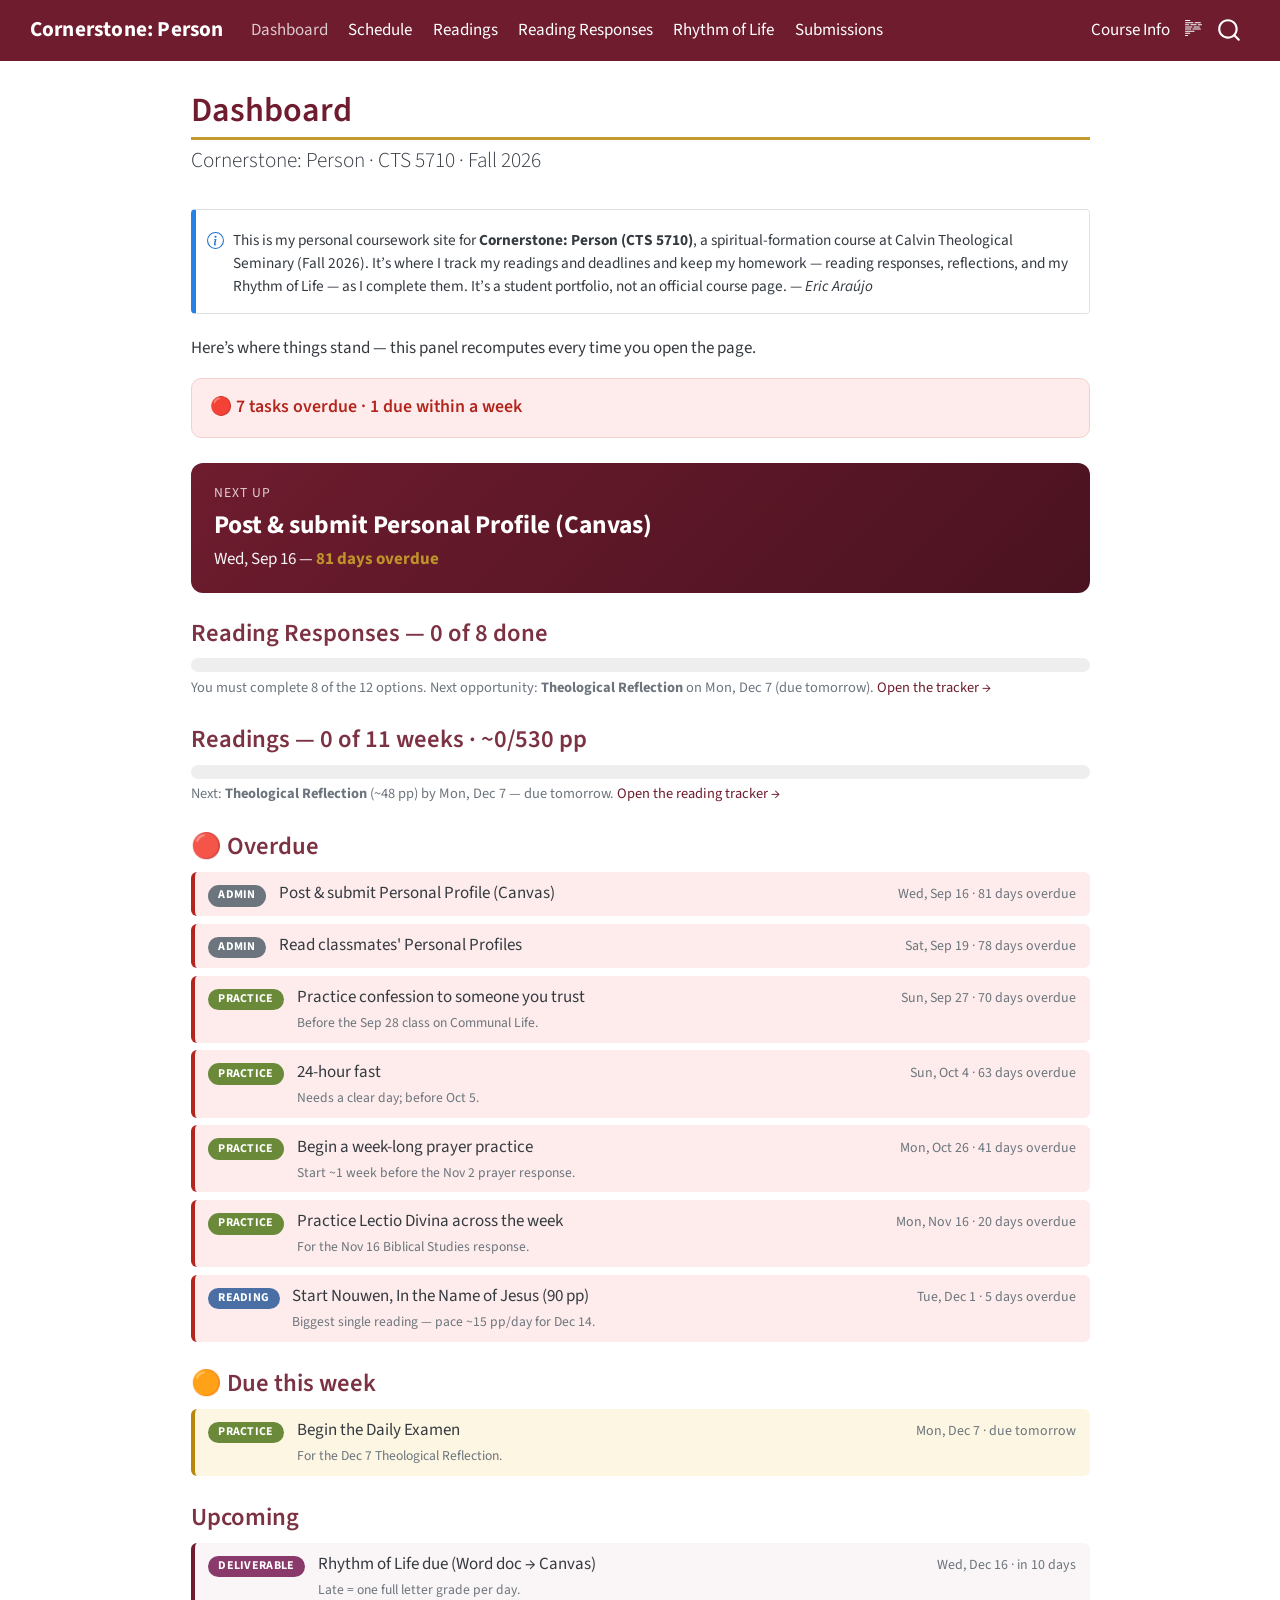
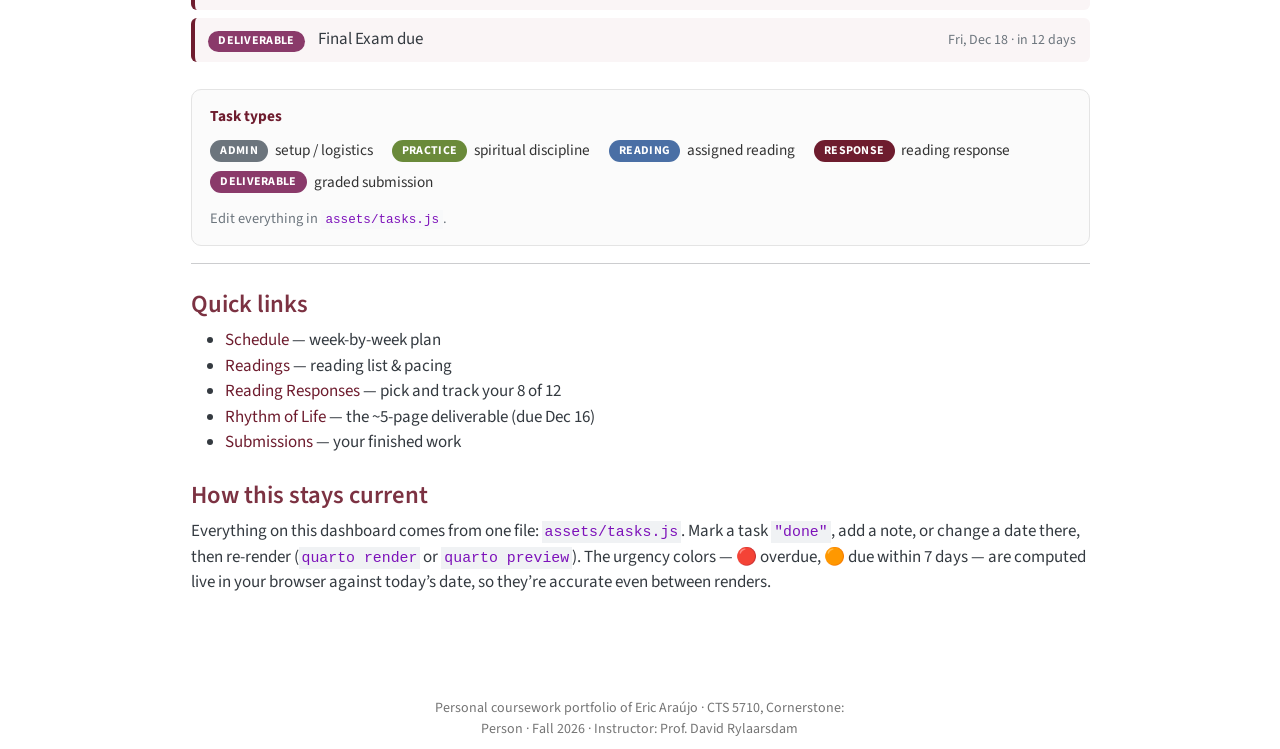
==== commit 5400c55c: "Built site for gh-pages" ====
--- a/index.html
+++ b/index.html
@@ -2,13 +2,16 @@
 <html xmlns="http://www.w3.org/1999/xhtml" lang="en" xml:lang="en"><head>
 
 <meta charset="utf-8">
-<meta name="generator" content="quarto-1.7.32">
+<meta name="generator" content="quarto-1.9.38">
 
 <meta name="viewport" content="width=device-width, initial-scale=1.0, user-scalable=yes">
 
 
 <title>Dashboard – Cornerstone: Person</title>
 <style>
+/* Default styles provided by pandoc.
+** See https://pandoc.org/MANUAL.html#variables-for-html for config info.
+*/
 code{white-space: pre-wrap;}
 span.smallcaps{font-variant: small-caps;}
 div.columns{display: flex; gap: min(4vw, 1.5em);}
@@ -36,10 +39,10 @@
 <script src="site_libs/quarto-html/tippy.umd.min.js"></script>
 <script src="site_libs/quarto-html/anchor.min.js"></script>
 <link href="site_libs/quarto-html/tippy.css" rel="stylesheet">
-<link href="site_libs/quarto-html/quarto-syntax-highlighting-37eea08aefeeee20ff55810ff984fec1.css" rel="stylesheet" id="quarto-text-highlighting-styles">
+<link href="site_libs/quarto-html/quarto-syntax-highlighting-15634bcf2e68342d4ad2dfa704d543f6.css" rel="stylesheet" id="quarto-text-highlighting-styles">
 <script src="site_libs/bootstrap/bootstrap.min.js"></script>
 <link href="site_libs/bootstrap/bootstrap-icons.css" rel="stylesheet">
-<link href="site_libs/bootstrap/bootstrap-2d3a0f415255d2bf2b4d87ffb7f6a00f.min.css" rel="stylesheet" append-hash="true" id="quarto-bootstrap" data-mode="light">
+<link href="site_libs/bootstrap/bootstrap-ba40bd4e4f482799bbd40f7eed9b15fd.min.css" rel="stylesheet" append-hash="true" id="quarto-bootstrap" data-mode="light">
 <script id="quarto-search-options" type="application/json">{
   "location": "navbar",
   "copy-button": false,
@@ -500,13 +503,14 @@
       e.clearSelection();
     }
     const getTextToCopy = function(trigger) {
-        const codeEl = trigger.previousElementSibling.cloneNode(true);
-        for (const childEl of codeEl.children) {
-          if (isCodeAnnotation(childEl)) {
-            childEl.remove();
-          }
-        }
-        return codeEl.innerText;
+      const outerScaffold = trigger.parentElement.cloneNode(true);
+      const codeEl = outerScaffold.querySelector('code');
+      for (const childEl of codeEl.children) {
+        if (isCodeAnnotation(childEl)) {
+          childEl.remove();
+        }
+      }
+      return codeEl.innerText;
     }
     const clipboard = new window.ClipboardJS('.code-copy-button:not([data-in-quarto-modal])', {
       text: getTextToCopy
@@ -521,7 +525,7 @@
     }
       var localhostRegex = new RegExp(/^(?:http|https):\/\/localhost\:?[0-9]*\//);
       var mailtoRegex = new RegExp(/^mailto:/);
-        var filterRegex = new RegExp('/' + window.location.host + '/');
+        var filterRegex = new RegExp("https:\/\/ericaraujophd\.github\.io\/26FA-Cornerstone-Person\/");
       var isInternal = (href) => {
           return filterRegex.test(href) || localhostRegex.test(href) || mailtoRegex.test(href);
       }
--- a/site_libs/quarto-html/quarto-syntax-highlighting-15634bcf2e68342d4ad2dfa704d543f6.css
+++ b/site_libs/quarto-html/quarto-syntax-highlighting-15634bcf2e68342d4ad2dfa704d543f6.css
@@ -0,0 +1,236 @@
+/* quarto syntax highlight colors */
+:root {
+  --quarto-hl-ot-color: #003B4F;
+  --quarto-hl-at-color: #657422;
+  --quarto-hl-ss-color: #20794D;
+  --quarto-hl-an-color: #5E5E5E;
+  --quarto-hl-fu-color: #4758AB;
+  --quarto-hl-st-color: #20794D;
+  --quarto-hl-cf-color: #003B4F;
+  --quarto-hl-op-color: #5E5E5E;
+  --quarto-hl-er-color: #AD0000;
+  --quarto-hl-bn-color: #AD0000;
+  --quarto-hl-al-color: #AD0000;
+  --quarto-hl-va-color: #111111;
+  --quarto-hl-bu-color: inherit;
+  --quarto-hl-ex-color: inherit;
+  --quarto-hl-pp-color: #AD0000;
+  --quarto-hl-in-color: #5E5E5E;
+  --quarto-hl-vs-color: #20794D;
+  --quarto-hl-wa-color: #5E5E5E;
+  --quarto-hl-do-color: #5E5E5E;
+  --quarto-hl-im-color: #00769E;
+  --quarto-hl-ch-color: #20794D;
+  --quarto-hl-dt-color: #AD0000;
+  --quarto-hl-fl-color: #AD0000;
+  --quarto-hl-co-color: #5E5E5E;
+  --quarto-hl-cv-color: #5E5E5E;
+  --quarto-hl-cn-color: #8f5902;
+  --quarto-hl-sc-color: #5E5E5E;
+  --quarto-hl-dv-color: #AD0000;
+  --quarto-hl-kw-color: #003B4F;
+}
+
+/* other quarto variables */
+:root {
+  --quarto-font-monospace: SFMono-Regular, Menlo, Monaco, Consolas, "Liberation Mono", "Courier New", monospace;
+}
+
+/* syntax highlight based on Pandoc's rules */
+pre > code.sourceCode > span {
+  color: #003B4F;
+}
+
+code.sourceCode > span {
+  color: #003B4F;
+}
+
+div.sourceCode,
+div.sourceCode pre.sourceCode {
+  color: #003B4F;
+}
+
+/* Normal */
+code span {
+  color: #003B4F;
+}
+
+/* Alert */
+code span.al {
+  color: #AD0000;
+  font-style: inherit;
+}
+
+/* Annotation */
+code span.an {
+  color: #5E5E5E;
+  font-style: inherit;
+}
+
+/* Attribute */
+code span.at {
+  color: #657422;
+  font-style: inherit;
+}
+
+/* BaseN */
+code span.bn {
+  color: #AD0000;
+  font-style: inherit;
+}
+
+/* BuiltIn */
+code span.bu {
+  font-style: inherit;
+}
+
+/* ControlFlow */
+code span.cf {
+  color: #003B4F;
+  font-weight: bold;
+  font-style: inherit;
+}
+
+/* Char */
+code span.ch {
+  color: #20794D;
+  font-style: inherit;
+}
+
+/* Constant */
+code span.cn {
+  color: #8f5902;
+  font-style: inherit;
+}
+
+/* Comment */
+code span.co {
+  color: #5E5E5E;
+  font-style: inherit;
+}
+
+/* CommentVar */
+code span.cv {
+  color: #5E5E5E;
+  font-style: italic;
+}
+
+/* Documentation */
+code span.do {
+  color: #5E5E5E;
+  font-style: italic;
+}
+
+/* DataType */
+code span.dt {
+  color: #AD0000;
+  font-style: inherit;
+}
+
+/* DecVal */
+code span.dv {
+  color: #AD0000;
+  font-style: inherit;
+}
+
+/* Error */
+code span.er {
+  color: #AD0000;
+  font-style: inherit;
+}
+
+/* Extension */
+code span.ex {
+  font-style: inherit;
+}
+
+/* Float */
+code span.fl {
+  color: #AD0000;
+  font-style: inherit;
+}
+
+/* Function */
+code span.fu {
+  color: #4758AB;
+  font-style: inherit;
+}
+
+/* Import */
+code span.im {
+  color: #00769E;
+  font-style: inherit;
+}
+
+/* Information */
+code span.in {
+  color: #5E5E5E;
+  font-style: inherit;
+}
+
+/* Keyword */
+code span.kw {
+  color: #003B4F;
+  font-weight: bold;
+  font-style: inherit;
+}
+
+/* Operator */
+code span.op {
+  color: #5E5E5E;
+  font-style: inherit;
+}
+
+/* Other */
+code span.ot {
+  color: #003B4F;
+  font-style: inherit;
+}
+
+/* Preprocessor */
+code span.pp {
+  color: #AD0000;
+  font-style: inherit;
+}
+
+/* SpecialChar */
+code span.sc {
+  color: #5E5E5E;
+  font-style: inherit;
+}
+
+/* SpecialString */
+code span.ss {
+  color: #20794D;
+  font-style: inherit;
+}
+
+/* String */
+code span.st {
+  color: #20794D;
+  font-style: inherit;
+}
+
+/* Variable */
+code span.va {
+  color: #111111;
+  font-style: inherit;
+}
+
+/* VerbatimString */
+code span.vs {
+  color: #20794D;
+  font-style: inherit;
+}
+
+/* Warning */
+code span.wa {
+  color: #5E5E5E;
+  font-style: italic;
+}
+
+.prevent-inlining {
+  content: "</";
+}
+
+/*# sourceMappingURL=f23921c56f73e400b49028c9186a1aa0.css.map */
